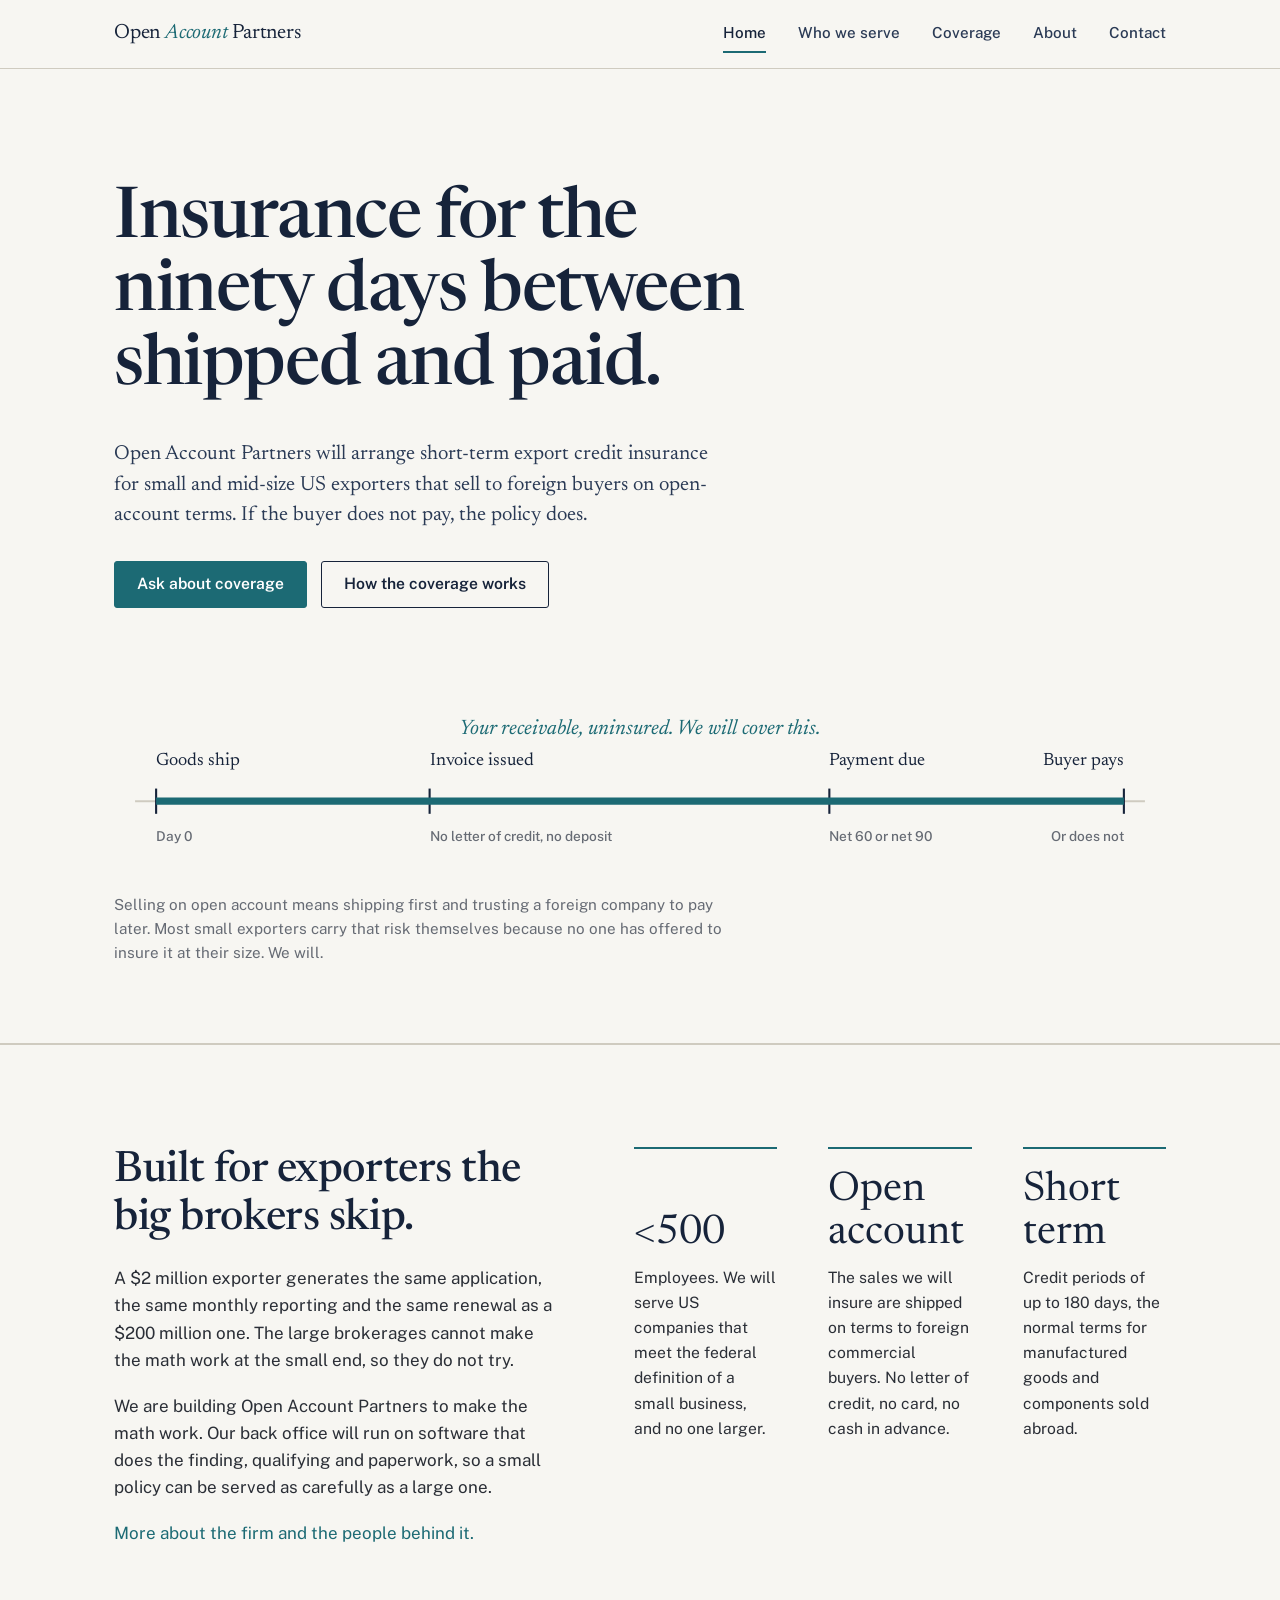
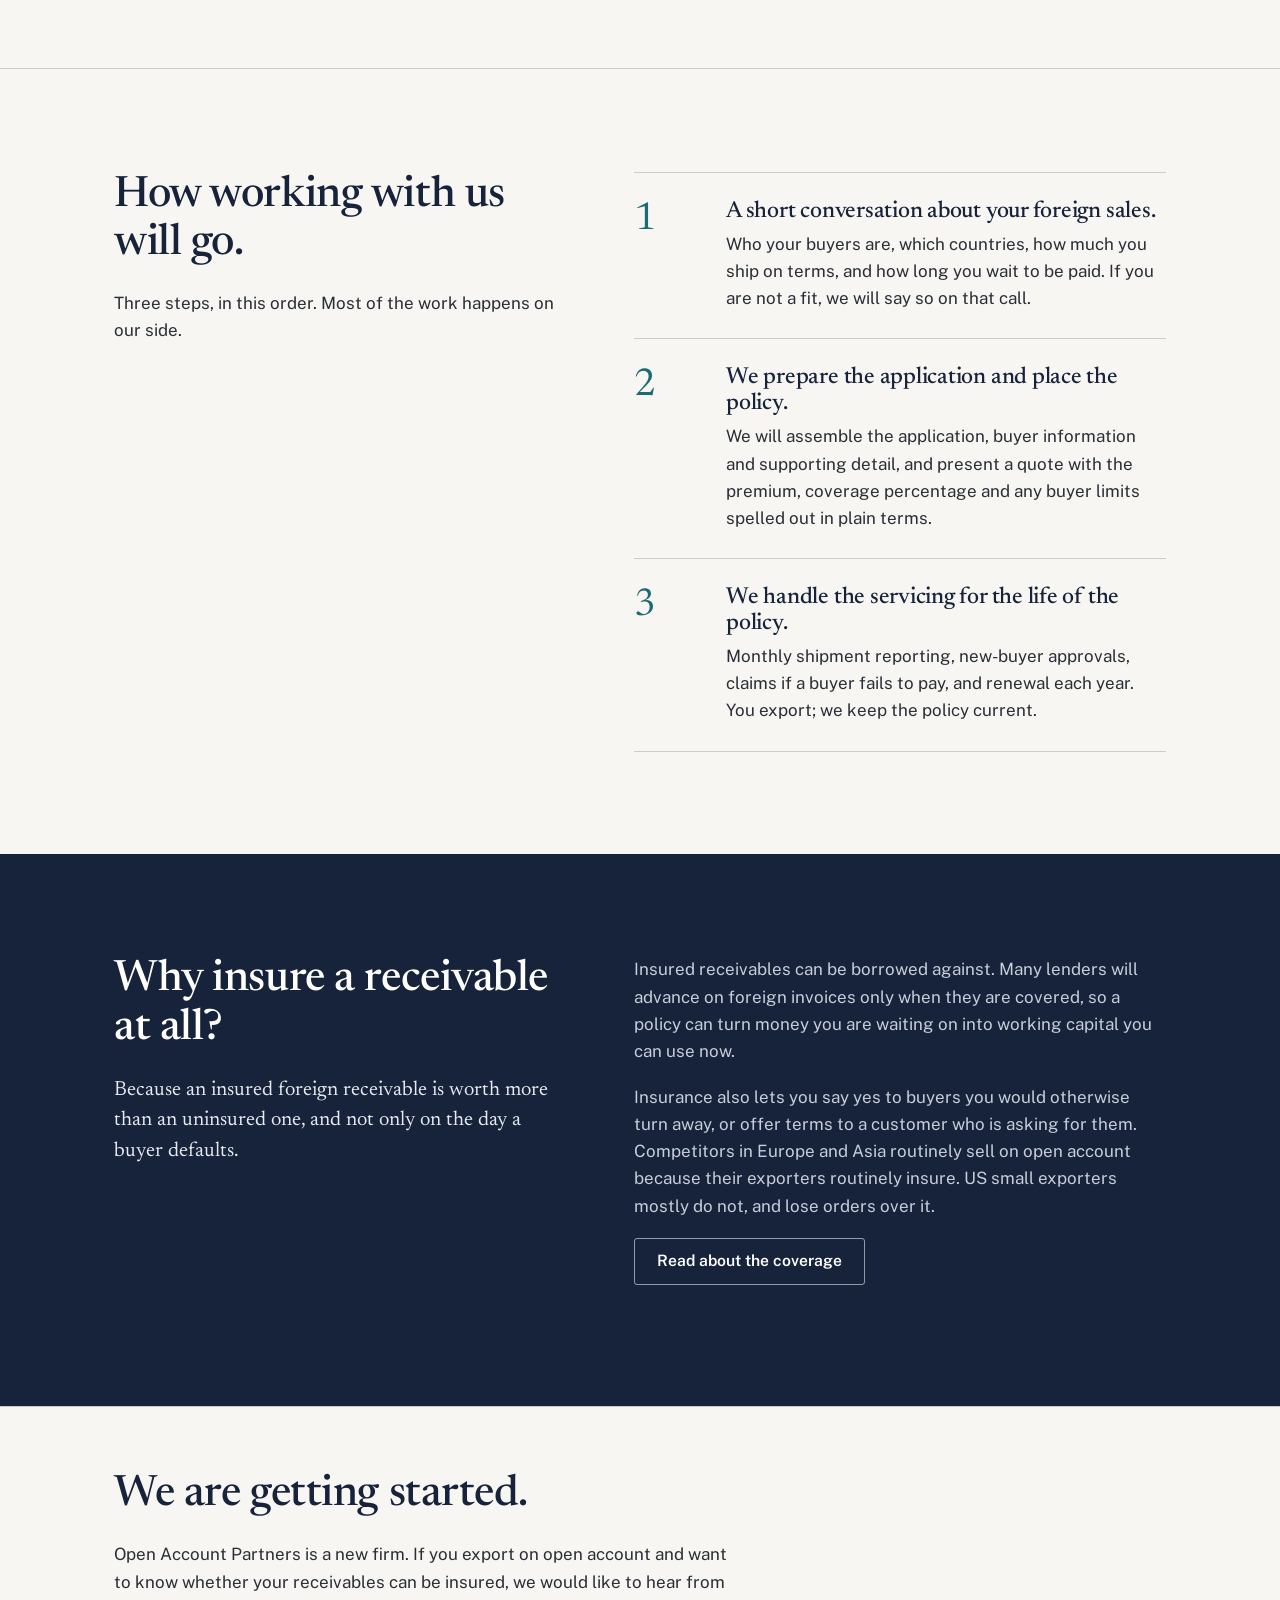
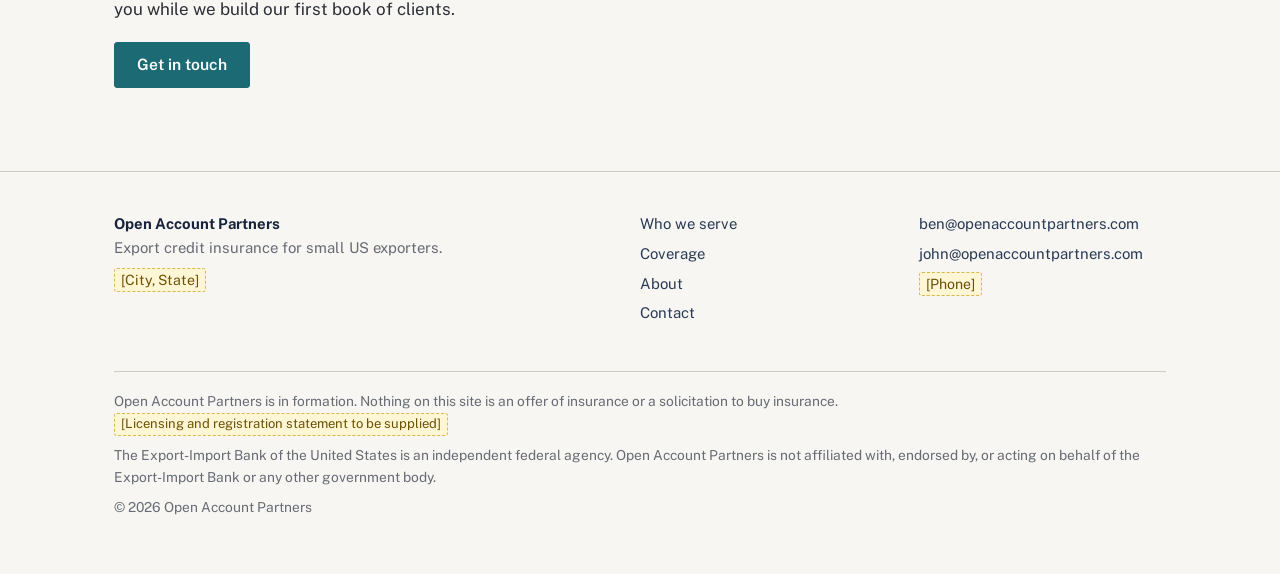
==== index.html @ f9a9e6c0 "Add files via upload" ====
<!doctype html>
<html lang="en">
<head>
<meta charset="utf-8">
<meta name="viewport" content="width=device-width, initial-scale=1">
<title>Open Account Partners</title>
<meta name="description" content="Open Account Partners will arrange short-term export credit insurance for small and mid-size US exporters that sell to foreign buyers on open-account terms.">
<link rel="preconnect" href="https://fonts.googleapis.com">
<link rel="preconnect" href="https://fonts.gstatic.com" crossorigin>
<link href="https://fonts.googleapis.com/css2?family=Newsreader:ital,opsz,wght@0,6..72,400;0,6..72,500;1,6..72,400;1,6..72,500&family=Public+Sans:wght@400;500;600&display=swap" rel="stylesheet">
<link rel="stylesheet" href="styles.css">
</head>
<body>

<header class="site-header">
  <div class="wrap">
    <a class="wordmark" href="index.html">Open <em>Account</em> Partners</a>
    <button class="nav-toggle" aria-expanded="false" aria-controls="nav" onclick="toggleNav(this)">Menu</button>
    <nav class="nav" id="nav" aria-label="Main">
      <a href="index.html" aria-current="page">Home</a>
      <a href="who-we-serve.html">Who we serve</a>
      <a href="coverage.html">Coverage</a>
      <a href="about.html">About</a>
      <a href="contact.html">Contact</a>
    </nav>
  </div>
</header>

<main>

<section class="hero">
  <div class="wrap">
    <h1>Insurance for the ninety days between shipped and paid.</h1>
    <p class="lede">Open Account Partners will arrange short-term export credit insurance for small and mid-size US exporters that sell to foreign buyers on open-account terms. If the buyer does not pay, the policy does.</p>
    <div class="hero-actions">
      <a class="btn btn-primary" href="contact.html">Ask about coverage</a>
      <a class="btn btn-ghost" href="coverage.html">How the coverage works</a>
    </div>

    <figure class="timeline-fig" aria-labelledby="tl-caption">
      <svg viewBox="0 0 1000 170" role="img" aria-label="A timeline from the day goods ship to the day the buyer pays, with the period in between marked as the insured exposure.">
        <!-- axis -->
        <line class="axis" x1="20" y1="100" x2="980" y2="100"/>
        <!-- ticks -->
        <line class="tick" x1="40" y1="88" x2="40" y2="112"/>
        <line class="tick" x1="300" y1="88" x2="300" y2="112"/>
        <line class="tick" x1="680" y1="88" x2="680" y2="112"/>
        <line class="tick" x1="960" y1="88" x2="960" y2="112"/>
        <!-- insured gap -->
        <line class="gap" x1="40" y1="100" x2="960" y2="100"/>
        <!-- labels above -->
        <text class="label-strong" x="40" y="66">Goods ship</text>
        <text class="label" x="40" y="138">Day 0</text>
        <text class="label-strong" x="300" y="66">Invoice issued</text>
        <text class="label" x="300" y="138">No letter of credit, no deposit</text>
        <text class="label-strong" x="680" y="66">Payment due</text>
        <text class="label" x="680" y="138">Net 60 or net 90</text>
        <text class="label-strong" x="960" y="66" text-anchor="end">Buyer pays</text>
        <text class="label" x="960" y="138" text-anchor="end">Or does not</text>
        <!-- gap label -->
        <text class="gap-label" x="500" y="36" text-anchor="middle">Your receivable, uninsured. We will cover this.</text>
      </svg>
      <ol class="timeline-mobile" aria-hidden="true">
        <li><strong>Goods ship</strong><span>Day 0</span></li>
        <li><strong>Invoice issued</strong><span>No letter of credit, no deposit</span></li>
        <li><strong>Payment due</strong><span>Net 60 or net 90</span></li>
        <li><strong>Buyer pays</strong><span>Or does not</span></li>
        <li class="gap-note">Your receivable, uninsured. We will cover this.</li>
      </ol>
      <figcaption class="caption" id="tl-caption">Selling on open account means shipping first and trusting a foreign company to pay later. Most small exporters carry that risk themselves because no one has offered to insure it at their size. We will.</figcaption>
    </figure>
  </div>
</section>

<section>
  <div class="wrap two-col">
    <div class="sticky-head">
      <h2>Built for exporters the big brokers skip.</h2>
      <p>A $2 million exporter generates the same application, the same monthly reporting and the same renewal as a $200 million one. The large brokerages cannot make the math work at the small end, so they do not try.</p>
      <p>We are building Open Account Partners to make the math work. Our back office will run on software that does the finding, qualifying and paperwork, so a small policy can be served as carefully as a large one.</p>
      <p><a href="about.html">More about the firm and the people behind it.</a></p>
    </div>
    <div class="facts">
      <div class="fact">
        <div class="num">&lt;500</div>
        <p>Employees. We will serve US companies that meet the federal definition of a small business, and no one larger.</p>
      </div>
      <div class="fact">
        <div class="num">Open account</div>
        <p>The sales we will insure are shipped on terms to foreign commercial buyers. No letter of credit, no card, no cash in advance.</p>
      </div>
      <div class="fact">
        <div class="num">Short term</div>
        <p>Credit periods of up to 180 days, the normal terms for manufactured goods and components sold abroad.</p>
      </div>
    </div>
  </div>
</section>

<section>
  <div class="wrap two-col">
    <div class="sticky-head">
      <h2>How working with us will go.</h2>
      <p>Three steps, in this order. Most of the work happens on our side.</p>
    </div>
    <ol class="steps">
      <li>
        <div>
          <h3>A short conversation about your foreign sales.</h3>
          <p>Who your buyers are, which countries, how much you ship on terms, and how long you wait to be paid. If you are not a fit, we will say so on that call.</p>
        </div>
      </li>
      <li>
        <div>
          <h3>We prepare the application and place the policy.</h3>
          <p>We will assemble the application, buyer information and supporting detail, and present a quote with the premium, coverage percentage and any buyer limits spelled out in plain terms.</p>
        </div>
      </li>
      <li>
        <div>
          <h3>We handle the servicing for the life of the policy.</h3>
          <p>Monthly shipment reporting, new-buyer approvals, claims if a buyer fails to pay, and renewal each year. You export; we keep the policy current.</p>
        </div>
      </li>
    </ol>
  </div>
</section>

<section class="ink">
  <div class="wrap two-col">
    <div>
      <h2>Why insure a receivable at all?</h2>
      <p class="lede">Because an insured foreign receivable is worth more than an uninsured one, and not only on the day a buyer defaults.</p>
    </div>
    <div>
      <p>Insured receivables can be borrowed against. Many lenders will advance on foreign invoices only when they are covered, so a policy can turn money you are waiting on into working capital you can use now.</p>
      <p>Insurance also lets you say yes to buyers you would otherwise turn away, or offer terms to a customer who is asking for them. Competitors in Europe and Asia routinely sell on open account because their exporters routinely insure. US small exporters mostly do not, and lose orders over it.</p>
      <p><a class="btn btn-ghost" href="coverage.html">Read about the coverage</a></p>
    </div>
  </div>
</section>

<section class="section-tight">
  <div class="wrap">
    <h2>We are getting started.</h2>
    <p>Open Account Partners is a new firm. If you export on open account and want to know whether your receivables can be insured, we would like to hear from you while we build our first book of clients.</p>
    <p><a class="btn btn-primary" href="contact.html">Get in touch</a></p>
  </div>
</section>

</main>

<footer class="site-footer">
  <div class="wrap">
    <div>
      <p><strong style="color:var(--ink)">Open Account Partners</strong><br>Export credit insurance for small US exporters.</p>
      <p><span class="placeholder">[City, State]</span></p>
    </div>
    <ul>
      <li><a href="who-we-serve.html">Who we serve</a></li>
      <li><a href="coverage.html">Coverage</a></li>
      <li><a href="about.html">About</a></li>
      <li><a href="contact.html">Contact</a></li>
    </ul>
    <ul>
      <li><a href="mailto:ben@openaccountpartners.com">ben@openaccountpartners.com</a></li>
      <li><a href="mailto:john@openaccountpartners.com">john@openaccountpartners.com</a></li>
      <li><span class="placeholder">[Phone]</span></li>
    </ul>
    <div class="legal">
      <p>Open Account Partners is in formation. Nothing on this site is an offer of insurance or a solicitation to buy insurance. <span class="placeholder">[Licensing and registration statement to be supplied]</span></p>
      <p>The Export-Import Bank of the United States is an independent federal agency. Open Account Partners is not affiliated with, endorsed by, or acting on behalf of the Export-Import Bank or any other government body.</p>
      <p>&copy; 2026 Open Account Partners</p>
    </div>
  </div>
</footer>

<script>
function toggleNav(btn){var n=document.getElementById('nav');var o=n.classList.toggle('open');btn.setAttribute('aria-expanded',o);}
</script>
</body>
</html>
---- styles.css ----
/* Open Account Partners — site styles */

:root {
  --ink: #16233a;
  --ink-soft: #2a3a55;
  --harbor: #1c6a74;
  --harbor-deep: #124c54;
  --paper: #f7f6f2;
  --paper-deep: #edebe4;
  --rule: #cfcbc0;
  --text: #2a2e36;
  --muted: #666b74;
  --white: #ffffff;

  --serif: "Newsreader", Georgia, "Times New Roman", serif;
  --sans: "Public Sans", -apple-system, "Segoe UI", Helvetica, Arial, sans-serif;

  --measure: 62ch;
  --gutter: clamp(20px, 5vw, 72px);
  --max: 1180px;
}

*, *::before, *::after { box-sizing: border-box; }

html { scroll-behavior: smooth; }
@media (prefers-reduced-motion: reduce) {
  html { scroll-behavior: auto; }
  *, *::before, *::after { animation: none !important; transition: none !important; }
}

body {
  margin: 0;
  background: var(--paper);
  color: var(--text);
  font-family: var(--sans);
  font-size: 17px;
  line-height: 1.6;
  -webkit-font-smoothing: antialiased;
}

img, svg { display: block; max-width: 100%; }

a { color: var(--harbor); text-decoration: none; }
a:hover { color: var(--harbor-deep); text-decoration: underline; text-underline-offset: 3px; }
a:focus-visible, button:focus-visible { outline: 3px solid var(--harbor); outline-offset: 3px; border-radius: 2px; }

h1, h2, h3, h4 {
  font-family: var(--serif);
  font-weight: 500;
  color: var(--ink);
  line-height: 1.12;
  margin: 0 0 0.5em;
  letter-spacing: -0.01em;
}
h1 { font-size: clamp(2.5rem, 5.6vw, 4.4rem); line-height: 1.04; letter-spacing: -0.02em; }
h2 { font-size: clamp(1.85rem, 3.4vw, 2.7rem); }
h3 { font-size: 1.45rem; }
h4 { font-size: 1.15rem; font-family: var(--sans); font-weight: 600; }

p { margin: 0 0 1.1em; max-width: var(--measure); }
p.lede { font-size: 1.28rem; line-height: 1.5; color: var(--ink-soft); font-family: var(--serif); max-width: 56ch; }
.muted { color: var(--muted); }
ul, ol { padding-left: 1.3em; max-width: var(--measure); }
li { margin-bottom: 0.4em; }

.wrap { max-width: var(--max); margin: 0 auto; padding: 0 var(--gutter); }

/* Header */
.site-header {
  background: var(--paper);
  border-bottom: 1px solid var(--rule);
  position: sticky; top: 0; z-index: 10;
}
.site-header .wrap {
  display: flex; align-items: center; justify-content: space-between;
  gap: 24px; min-height: 68px;
}
.wordmark {
  font-family: var(--serif); font-size: 1.3rem; color: var(--ink);
  letter-spacing: -0.01em; white-space: nowrap;
}
.wordmark:hover { text-decoration: none; color: var(--ink); }
.wordmark em { font-style: italic; color: var(--harbor); }
.nav { display: flex; gap: clamp(14px, 2.6vw, 32px); align-items: center; }
.nav a { color: var(--ink-soft); font-size: 0.95rem; font-weight: 500; padding: 6px 0; border-bottom: 2px solid transparent; }
.nav a:hover { text-decoration: none; color: var(--ink); border-bottom-color: var(--rule); }
.nav a[aria-current="page"] { color: var(--ink); border-bottom-color: var(--harbor); }
.nav-toggle { display: none; background: none; border: 1px solid var(--rule); border-radius: 4px; padding: 8px 10px; font: inherit; color: var(--ink); cursor: pointer; }

@media (max-width: 760px) {
  .nav-toggle { display: inline-block; }
  .nav {
    display: none; position: absolute; left: 0; right: 0; top: 68px;
    background: var(--paper); border-bottom: 1px solid var(--rule);
    flex-direction: column; align-items: flex-start; gap: 0; padding: 8px var(--gutter) 16px;
  }
  .nav.open { display: flex; }
  .nav a { padding: 12px 0; font-size: 1.05rem; width: 100%; border-bottom: 1px solid var(--paper-deep); }
  .nav a[aria-current="page"] { border-bottom-color: var(--harbor); }
}

/* Sections */
section { padding: clamp(56px, 8vw, 110px) 0; }
section + section { border-top: 1px solid var(--rule); }
.section-tight { padding-top: clamp(40px, 5vw, 64px); padding-bottom: clamp(40px, 5vw, 64px); }
.ink { background: var(--ink); color: #d9dde6; border-top: none !important; }
.ink h2, .ink h3 { color: var(--white); }
.ink p { color: #c7cdd9; }
.ink a { color: #9fd3d8; }
.ink .lede { color: #e6e9ef; }

.two-col {
  display: grid; grid-template-columns: minmax(0, 5fr) minmax(0, 6fr);
  gap: clamp(32px, 6vw, 96px); align-items: start;
}
.two-col.tight { gap: clamp(24px, 4vw, 56px); }
@media (max-width: 860px) { .two-col { grid-template-columns: 1fr; } }

.sticky-head { position: sticky; top: 96px; }
@media (max-width: 860px) { .sticky-head { position: static; } }

/* Hero */
.hero { padding: clamp(64px, 9vw, 130px) 0 clamp(48px, 6vw, 90px); border-bottom: 1px solid var(--rule); }
.hero h1 { max-width: 16ch; }
.hero .lede { margin-top: 18px; }
.hero-actions { display: flex; gap: 14px; flex-wrap: wrap; margin-top: 30px; }

.btn {
  display: inline-block; padding: 13px 22px; border-radius: 3px;
  font-weight: 600; font-size: 0.98rem; line-height: 1.2; border: 1px solid transparent;
  transition: background-color .15s ease, color .15s ease, border-color .15s ease;
}
.btn:hover { text-decoration: none; }
.btn-primary { background: var(--harbor); color: var(--white); border-color: var(--harbor); }
.btn-primary:hover { background: var(--harbor-deep); border-color: var(--harbor-deep); color: var(--white); }
.btn-ghost { background: transparent; color: var(--ink); border-color: var(--ink); }
.btn-ghost:hover { background: var(--ink); color: var(--white); }
.ink .btn-ghost { color: var(--white); border-color: rgba(255,255,255,.55); }
.ink .btn-ghost:hover { background: var(--white); color: var(--ink); }

/* The open-account timeline figure */
.timeline-fig { margin: clamp(48px, 7vw, 88px) 0 0; }
.timeline-fig svg { width: 100%; height: auto; overflow: visible; }
.timeline-fig .axis { stroke: var(--rule); stroke-width: 2; }
.timeline-fig .tick { stroke: var(--ink); stroke-width: 2; }
.timeline-fig .label { font-family: var(--sans); font-size: 13px; fill: var(--muted); font-weight: 500; }
.timeline-fig .label-strong { font-family: var(--serif); font-size: 17px; fill: var(--ink); }
.timeline-fig .gap { stroke: var(--harbor); stroke-width: 7; stroke-linecap: butt; }
.timeline-fig .gap-label { font-family: var(--serif); font-style: italic; font-size: 20px; fill: var(--harbor); }
.timeline-fig .caption { font-size: 0.95rem; color: var(--muted); margin-top: 18px; max-width: 70ch; }

@media (prefers-reduced-motion: no-preference) {
  .timeline-fig .gap { stroke-dasharray: 1000; stroke-dashoffset: 1000; animation: draw 1.6s cubic-bezier(.4,0,.2,1) .4s forwards; }
  .timeline-fig .gap-label { opacity: 0; animation: fadein .6s ease 1.7s forwards; }
}
.timeline-mobile { display: none; }
@media (max-width: 700px) {
  .timeline-fig svg { display: none; }
  .timeline-mobile {
    display: block; list-style: none; padding: 0 0 0 26px; margin: 0; max-width: none;
    border-left: 6px solid var(--harbor); position: relative;
  }
  .timeline-mobile li { position: relative; padding: 0 0 22px; margin: 0; }
  .timeline-mobile li::before {
    content: ""; position: absolute; left: -32px; top: 10px; width: 14px; height: 2px; background: var(--ink);
  }
  .timeline-mobile strong { display: block; font-family: var(--serif); font-weight: 500; font-size: 1.15rem; color: var(--ink); }
  .timeline-mobile span { font-size: 0.9rem; color: var(--muted); }
  .timeline-mobile .gap-note { font-family: var(--serif); font-style: italic; color: var(--harbor); font-size: 1.15rem; padding-bottom: 0; }
  .timeline-mobile .gap-note::before { display: none; }
}
@keyframes draw { to { stroke-dashoffset: 0; } }
@keyframes fadein { to { opacity: 1; } }

/* Steps (a real sequence, so numbered) */
.steps { list-style: none; padding: 0; margin: 0; max-width: none; counter-reset: step; display: grid; gap: 0; }
.steps li {
  counter-increment: step; display: grid; grid-template-columns: 72px 1fr; gap: 20px;
  padding: 26px 0; border-top: 1px solid var(--rule); margin: 0;
}
.steps li:last-child { border-bottom: 1px solid var(--rule); }
.steps li::before {
  content: counter(step); font-family: var(--serif); font-size: 2.4rem; line-height: 1;
  color: var(--harbor); padding-top: 2px;
}
.steps h3 { margin-bottom: 6px; }
.steps p { margin-bottom: 0; }

/* Definition rows */
.rows { border-top: 1px solid var(--rule); max-width: none; }
.row { display: grid; grid-template-columns: minmax(180px, 1fr) 3fr; gap: 24px; padding: 22px 0; border-bottom: 1px solid var(--rule); }
.row dt { font-family: var(--serif); font-size: 1.25rem; color: var(--ink); }
.row dd { margin: 0; }
.row dd p:last-child { margin-bottom: 0; }
@media (max-width: 640px) { .row { grid-template-columns: 1fr; gap: 6px; } }

/* Fit / not-fit */
.fit-grid { display: grid; grid-template-columns: 1fr 1fr; gap: clamp(24px, 4vw, 56px); max-width: none; }
@media (max-width: 760px) { .fit-grid { grid-template-columns: 1fr; } }
.fit-grid ul { list-style: none; padding: 0; margin: 0; max-width: none; }
.fit-grid li { padding: 12px 0 12px 28px; border-bottom: 1px solid var(--rule); position: relative; margin: 0; }
.fit-grid li::before { content: ""; position: absolute; left: 0; top: 22px; width: 14px; height: 2px; background: var(--harbor); }
.fit-grid .not li::before { background: var(--rule); }

/* Facts strip */
.facts { display: grid; grid-template-columns: repeat(3, 1fr); gap: clamp(24px, 4vw, 56px); max-width: none; }
@media (max-width: 760px) { .facts { grid-template-columns: 1fr; } }
.fact { border-top: 2px solid var(--harbor); padding-top: 16px; }
.fact .num { font-family: var(--serif); font-size: clamp(2rem, 3.2vw, 2.6rem); color: var(--ink); line-height: 1.05; margin-bottom: 10px; min-height: 2.2em; display: flex; align-items: flex-end; }
.ink .fact .num { color: var(--white); }
.ink .fact { border-top-color: #9fd3d8; }
.fact p { margin: 0; font-size: 0.98rem; }

/* People */
.people { display: grid; grid-template-columns: 1fr 1fr; gap: clamp(28px, 5vw, 72px); max-width: none; }
@media (max-width: 760px) { .people { grid-template-columns: 1fr; } }
.person h3 { margin-bottom: 2px; }
.person .role { color: var(--harbor); font-weight: 500; margin-bottom: 14px; }
.person p { max-width: 50ch; }

/* Contact */
.contact-grid { display: grid; grid-template-columns: 1fr 1fr; gap: clamp(28px, 5vw, 72px); max-width: none; }
@media (max-width: 760px) { .contact-grid { grid-template-columns: 1fr; } }
.contact-block { border-top: 1px solid var(--rule); padding-top: 18px; }
.contact-block h3 { font-family: var(--sans); font-size: 1rem; font-weight: 600; margin-bottom: 8px; }
.contact-block p { margin-bottom: 4px; }
.contact-block address { font-style: normal; }
.placeholder {
  display: inline-block; background: #fff6d6; color: #6b5200; border: 1px dashed #d9b84a;
  border-radius: 3px; padding: 0 6px; font-size: 0.95em;
}

/* Quote */
blockquote {
  margin: 0; padding: 0 0 0 24px; border-left: 3px solid var(--harbor);
  font-family: var(--serif); font-size: 1.5rem; line-height: 1.35; color: var(--ink); max-width: 36ch;
}
blockquote footer { font-family: var(--sans); font-size: 0.95rem; color: var(--muted); margin-top: 14px; }

/* Page intro (interior pages) */
.page-intro { padding: clamp(56px, 8vw, 100px) 0 clamp(40px, 5vw, 64px); border-bottom: 1px solid var(--rule); }
.page-intro h1 { font-size: clamp(2.3rem, 4.8vw, 3.6rem); max-width: 20ch; }

/* Footer */
.site-footer { border-top: 1px solid var(--rule); padding: 40px 0 48px; font-size: 0.93rem; color: var(--muted); }
.site-footer .wrap { display: grid; grid-template-columns: 2fr 1fr 1fr; gap: 32px; }
@media (max-width: 760px) { .site-footer .wrap { grid-template-columns: 1fr; } }
.site-footer p { max-width: 48ch; margin-bottom: 8px; }
.site-footer ul { list-style: none; padding: 0; margin: 0; }
.site-footer li { margin-bottom: 6px; }
.site-footer a { color: var(--ink-soft); }
.site-footer .legal { grid-column: 1 / -1; border-top: 1px solid var(--rule); padding-top: 18px; margin-top: 8px; font-size: 0.86rem; }
.site-footer .legal p { max-width: none; }
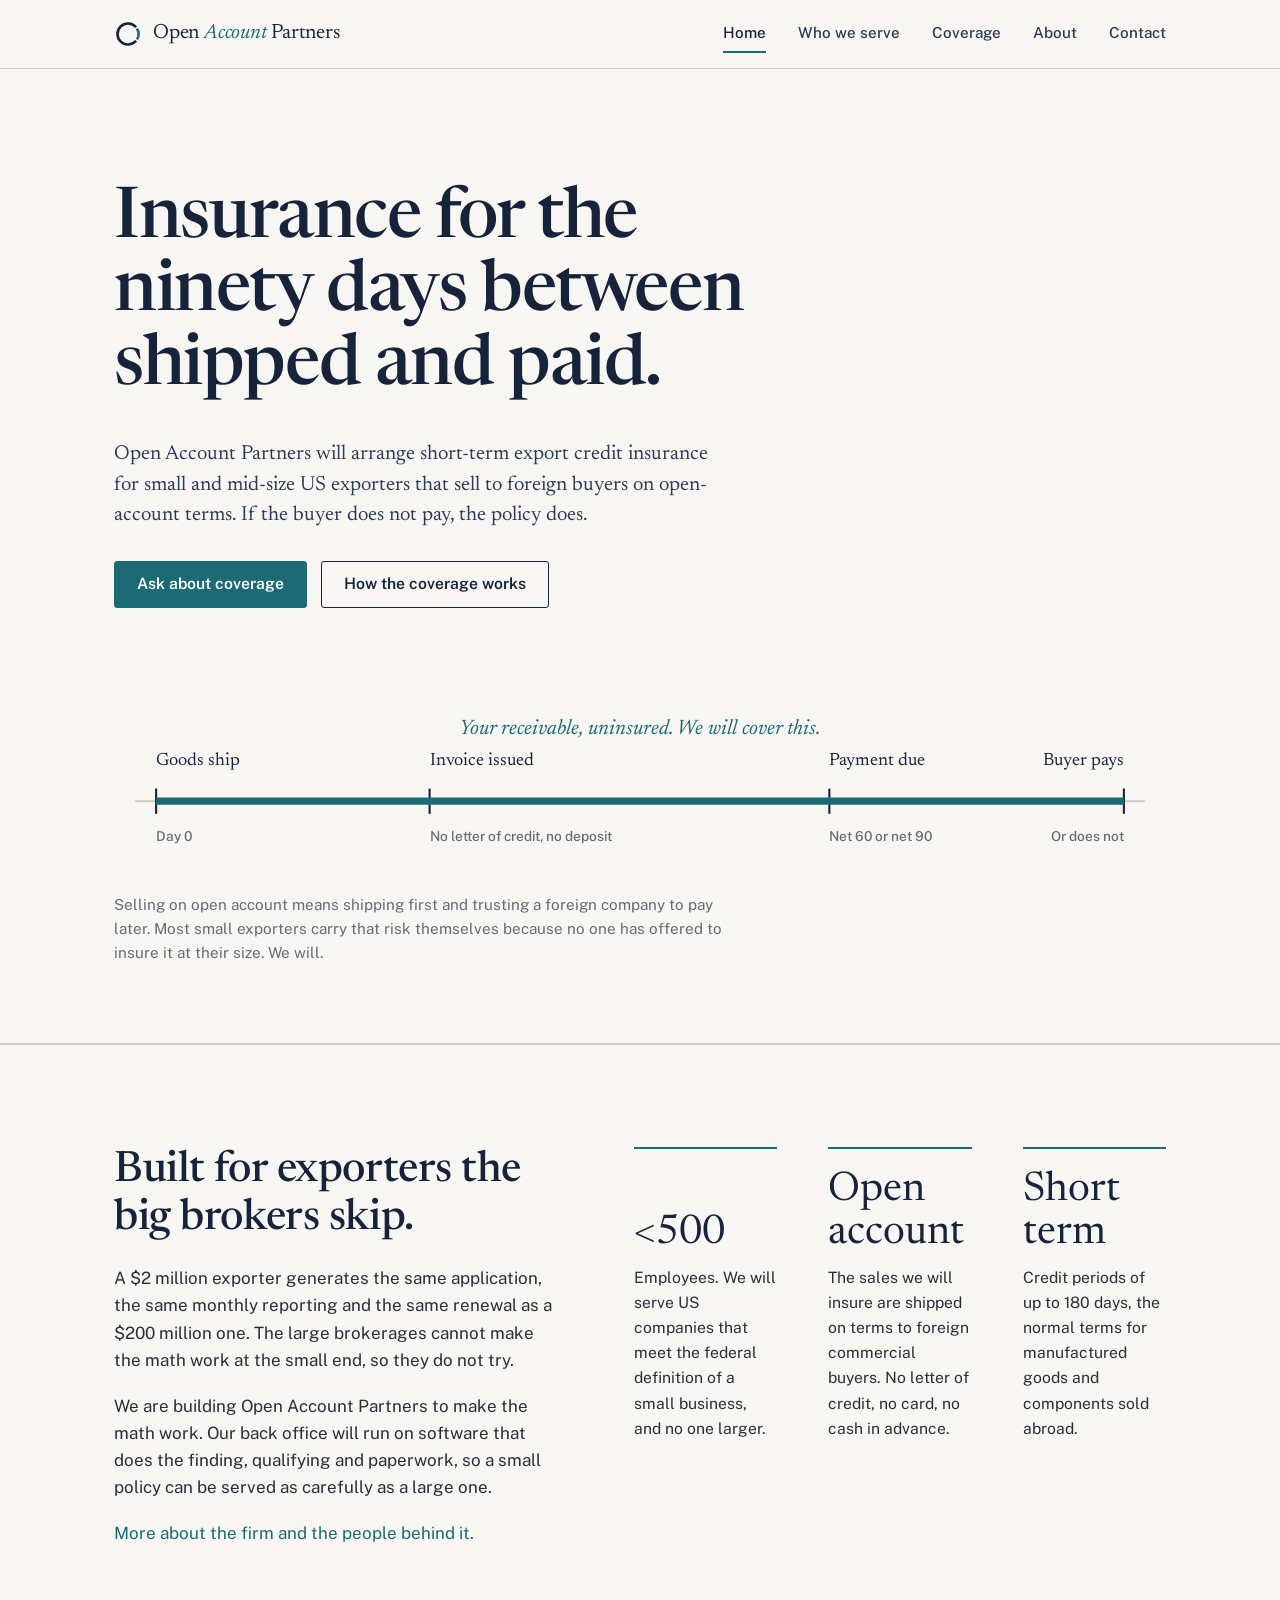
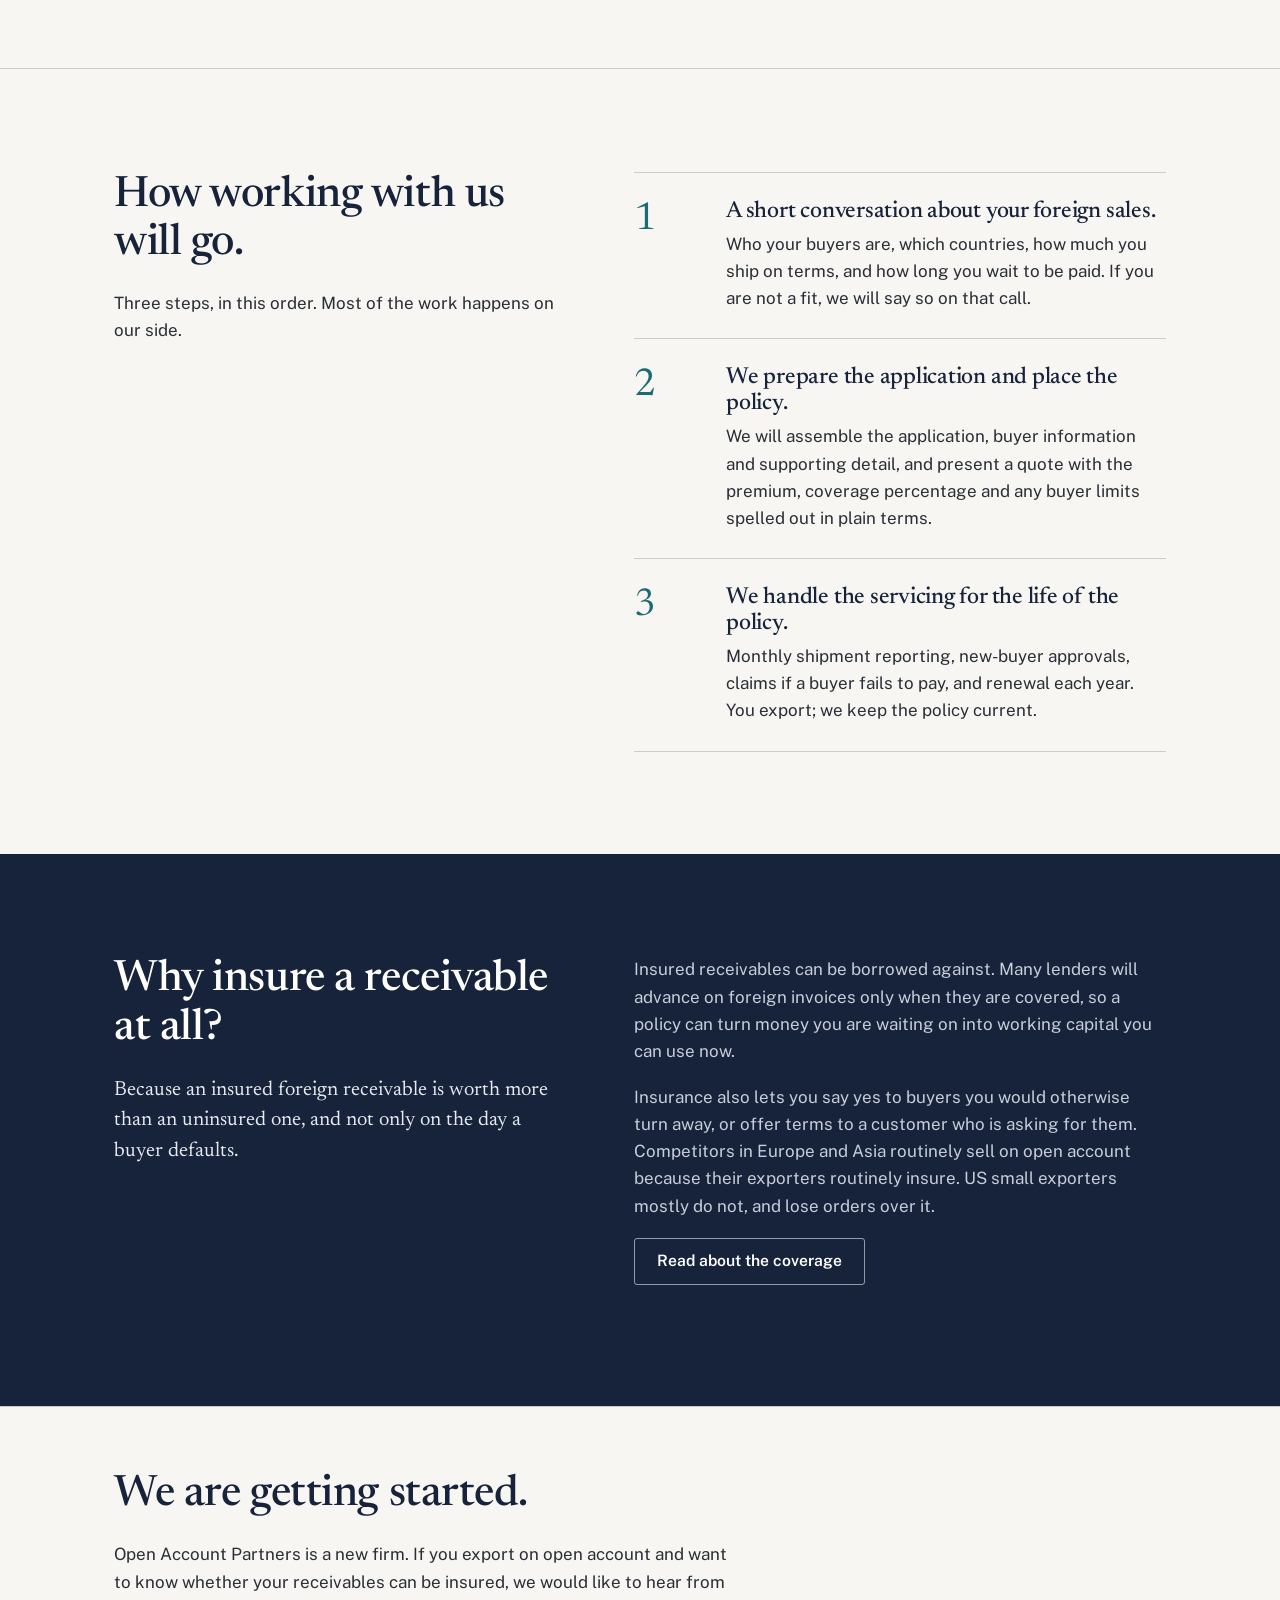
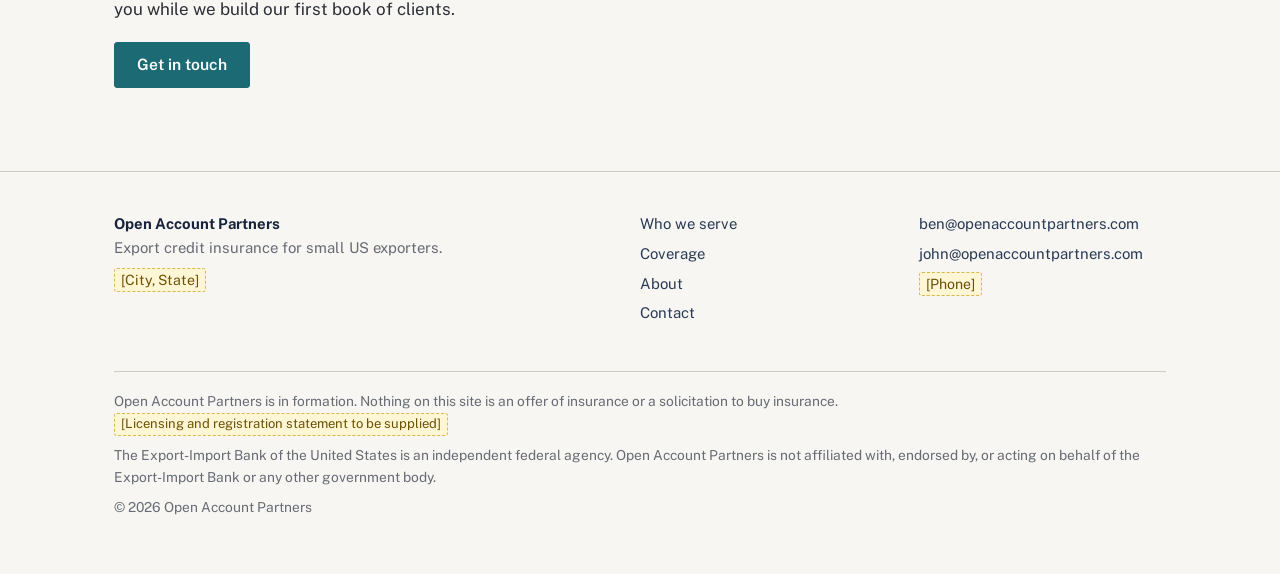
==== commit b3c740f6: "Add ring mark to header, favicon and standalone logo Co-Authored-By: Claude Fable 5.1 <noreply@anthr" ====
--- a/index.html
+++ b/index.html
@@ -8,13 +8,14 @@
 <link rel="preconnect" href="https://fonts.googleapis.com">
 <link rel="preconnect" href="https://fonts.gstatic.com" crossorigin>
 <link href="https://fonts.googleapis.com/css2?family=Newsreader:ital,opsz,wght@0,6..72,400;0,6..72,500;1,6..72,400;1,6..72,500&family=Public+Sans:wght@400;500;600&display=swap" rel="stylesheet">
+<link rel="icon" type="image/svg+xml" href="favicon.svg">
 <link rel="stylesheet" href="styles.css">
 </head>
 <body>
 
 <header class="site-header">
   <div class="wrap">
-    <a class="wordmark" href="index.html">Open <em>Account</em> Partners</a>
+    <a class="wordmark" href="index.html"><svg class="mark" aria-hidden="true" viewBox="0 0 64 64"><path d="M50.38 16.57 A24 24 0 1 0 50.38 47.43" fill="none" stroke="#16233a" stroke-width="6"/><path d="M52.35 44.72 A24 24 0 0 0 52.35 19.28" fill="none" stroke="#1c6a74" stroke-width="6"/></svg><span>Open <em>Account</em> Partners</span></a>
     <button class="nav-toggle" aria-expanded="false" aria-controls="nav" onclick="toggleNav(this)">Menu</button>
     <nav class="nav" id="nav" aria-label="Main">
       <a href="index.html" aria-current="page">Home</a>
--- a/styles.css
+++ b/styles.css
@@ -78,7 +78,9 @@
 .wordmark {
   font-family: var(--serif); font-size: 1.3rem; color: var(--ink);
   letter-spacing: -0.01em; white-space: nowrap;
-}
+  display: inline-flex; align-items: center; gap: 11px;
+}
+.wordmark .mark { width: 28px; height: 28px; flex: none; }
 .wordmark:hover { text-decoration: none; color: var(--ink); }
 .wordmark em { font-style: italic; color: var(--harbor); }
 .nav { display: flex; gap: clamp(14px, 2.6vw, 32px); align-items: center; }
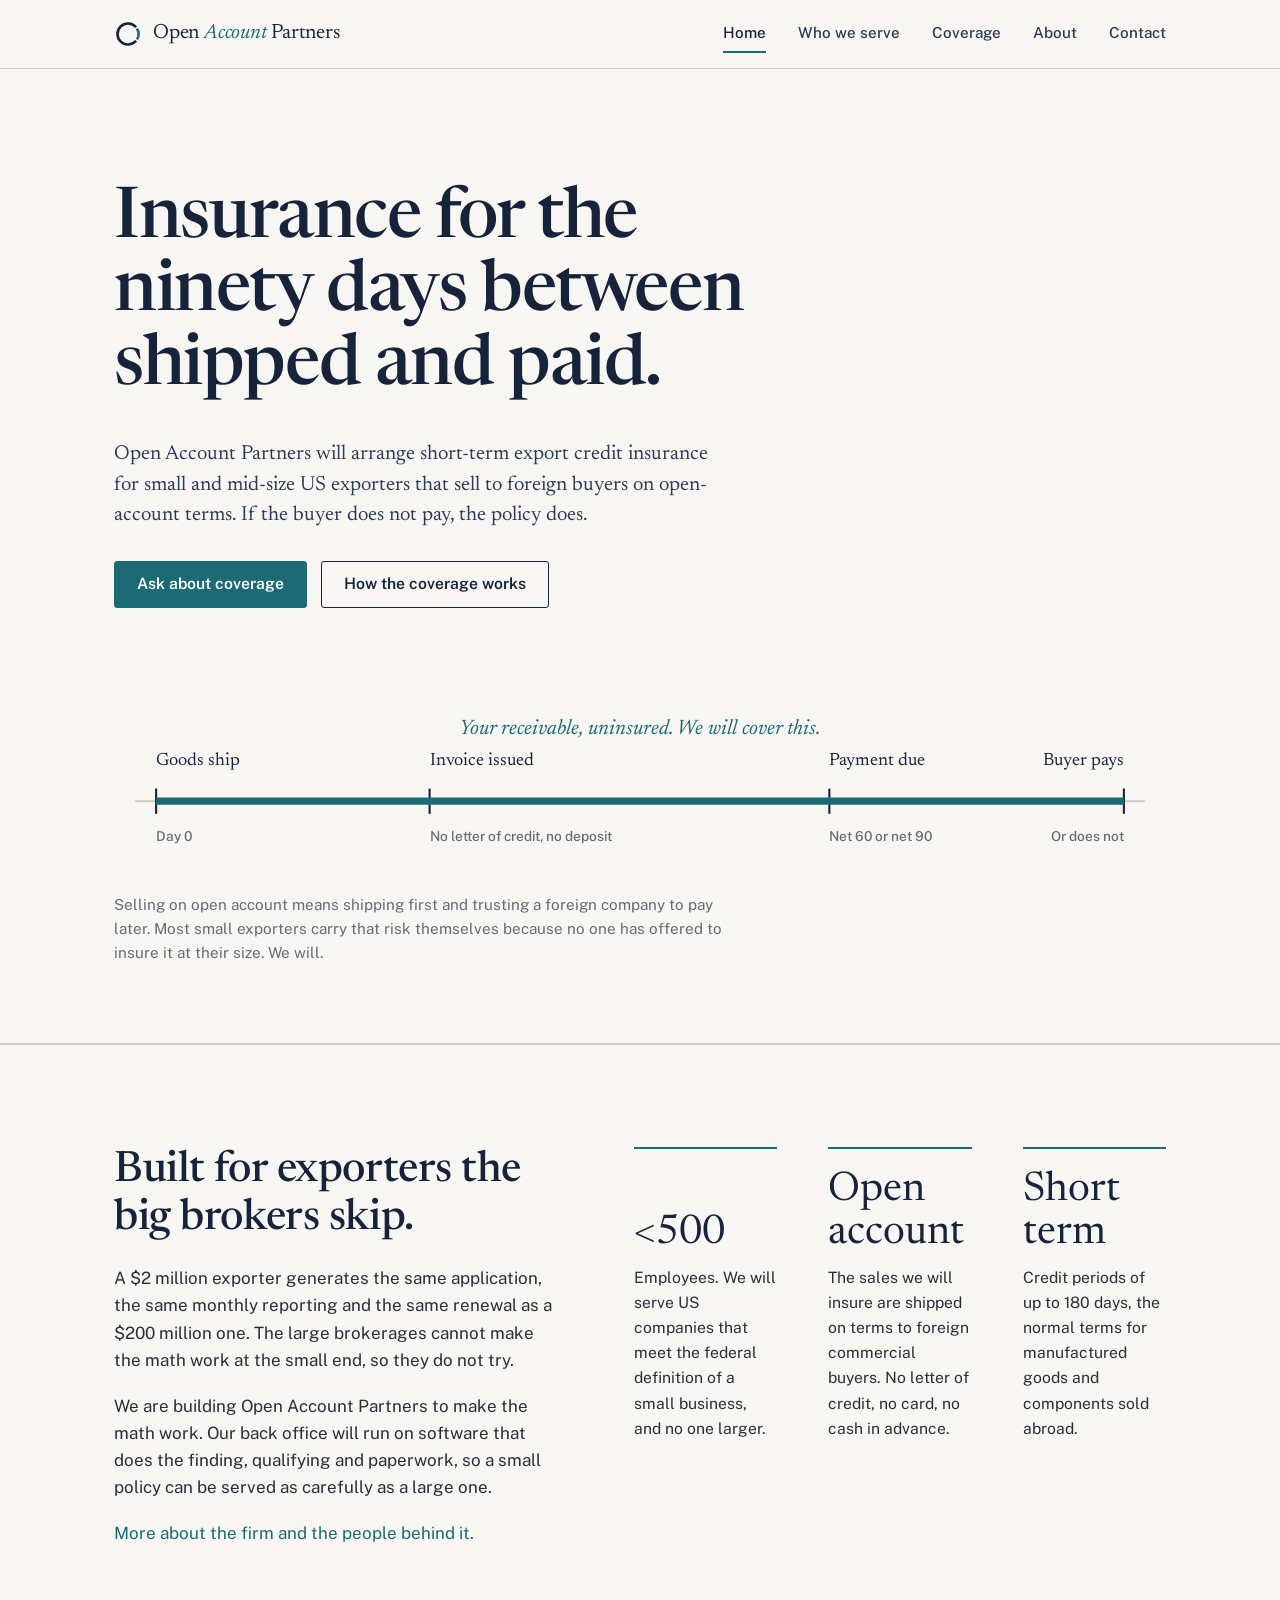
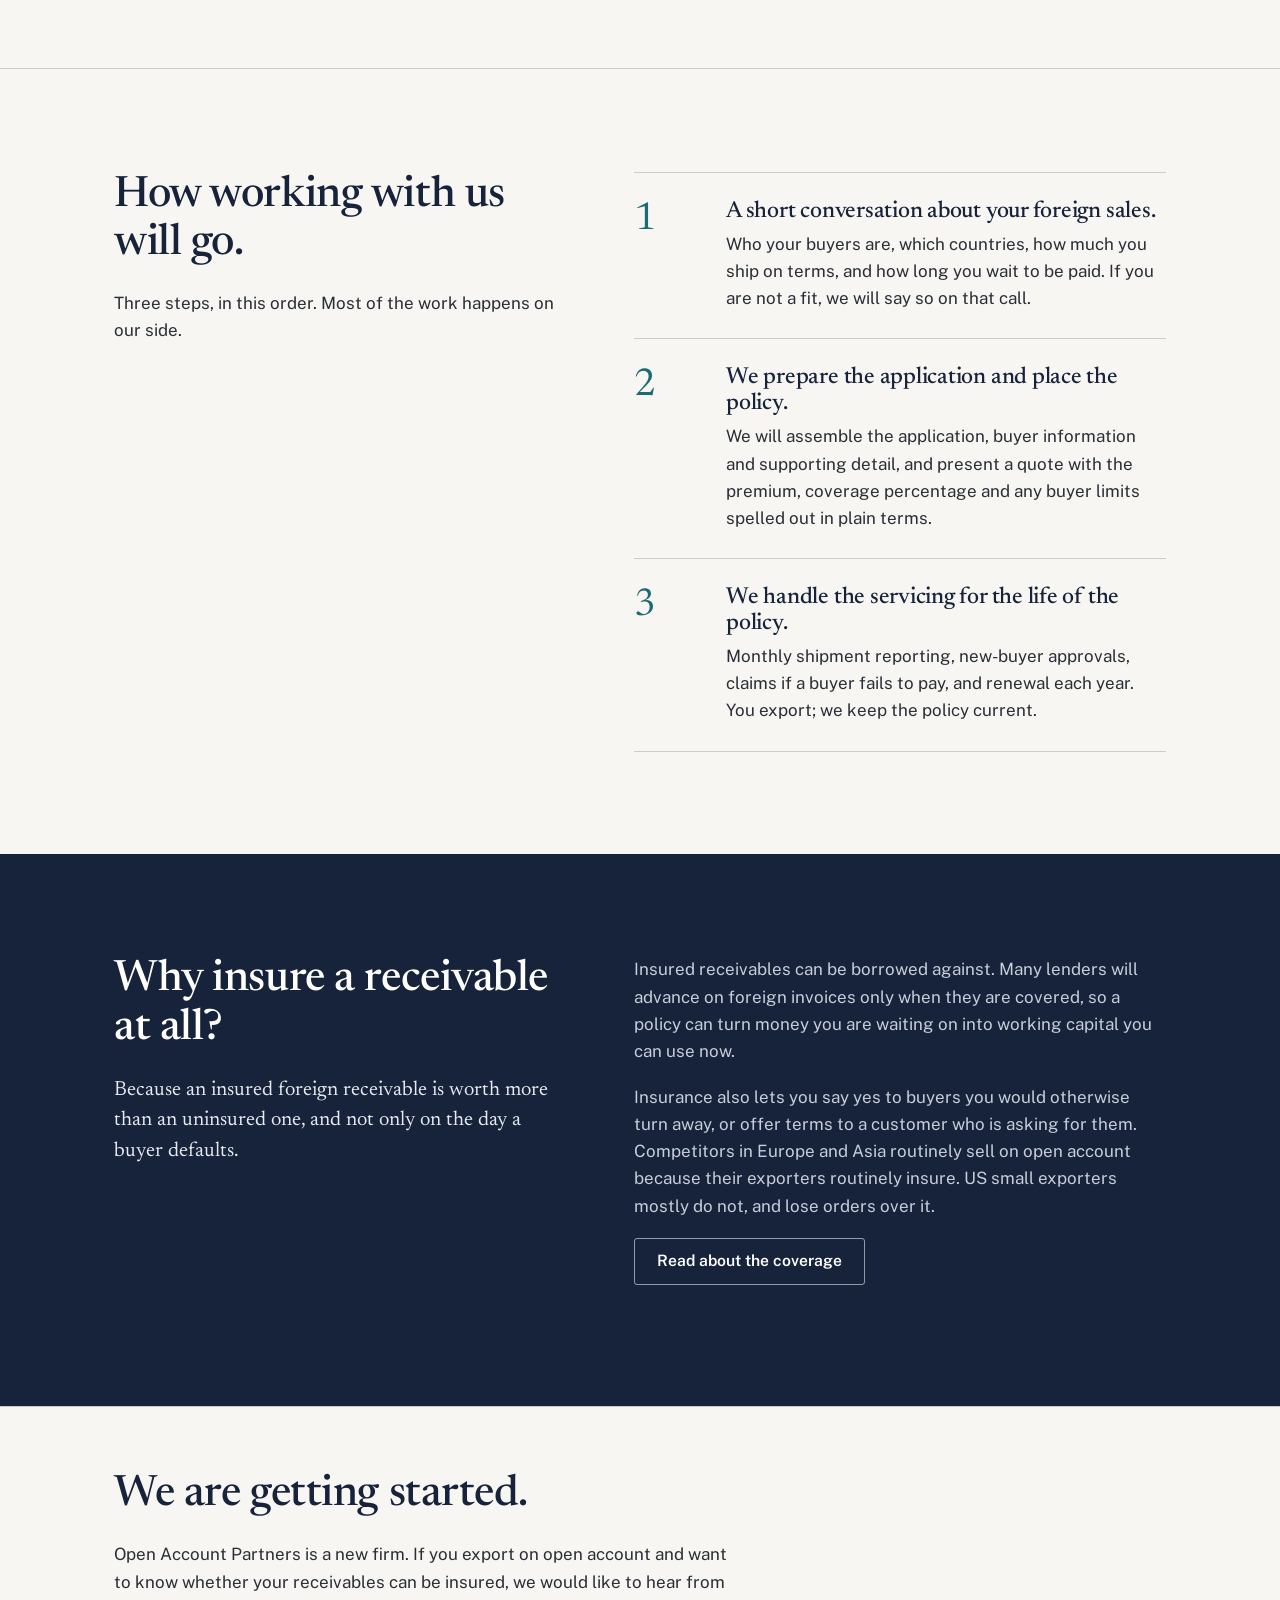
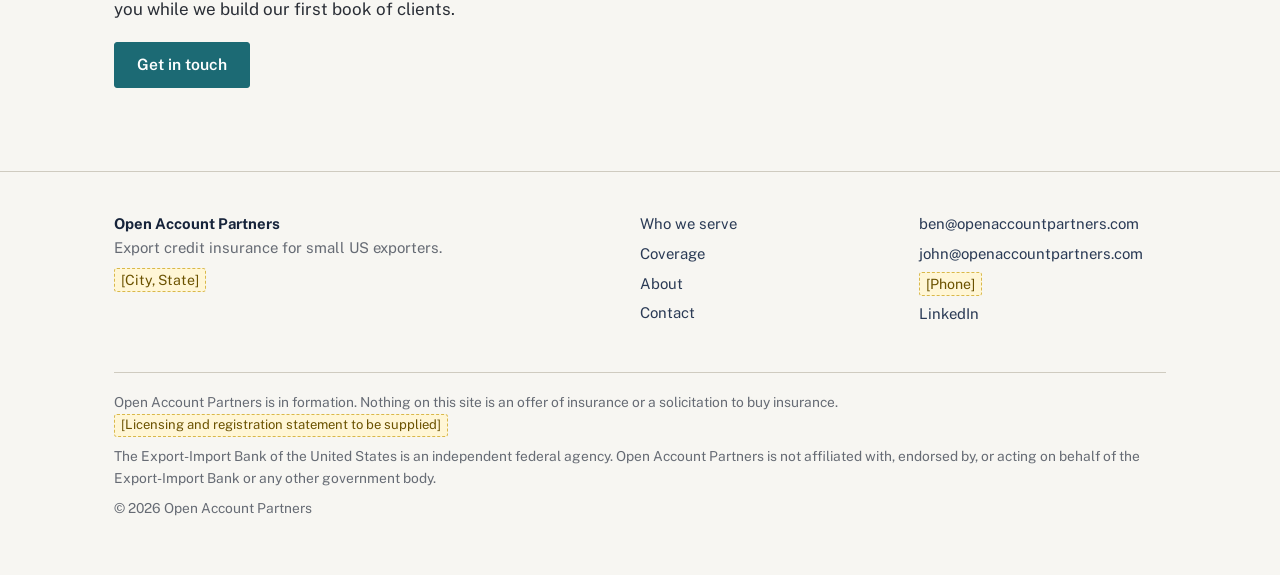
==== commit 7e643a3a: "Add LinkedIn link to footer Co-Authored-By: Claude Fable 5.1 <noreply@anthropic.com> Claude-Session:" ====
--- a/index.html
+++ b/index.html
@@ -167,6 +167,7 @@
       <li><a href="mailto:ben@openaccountpartners.com">ben@openaccountpartners.com</a></li>
       <li><a href="mailto:john@openaccountpartners.com">john@openaccountpartners.com</a></li>
       <li><span class="placeholder">[Phone]</span></li>
+      <li><a href="https://www.linkedin.com/company/openaccountpartners" rel="noopener">LinkedIn</a></li>
     </ul>
     <div class="legal">
       <p>Open Account Partners is in formation. Nothing on this site is an offer of insurance or a solicitation to buy insurance. <span class="placeholder">[Licensing and registration statement to be supplied]</span></p>
